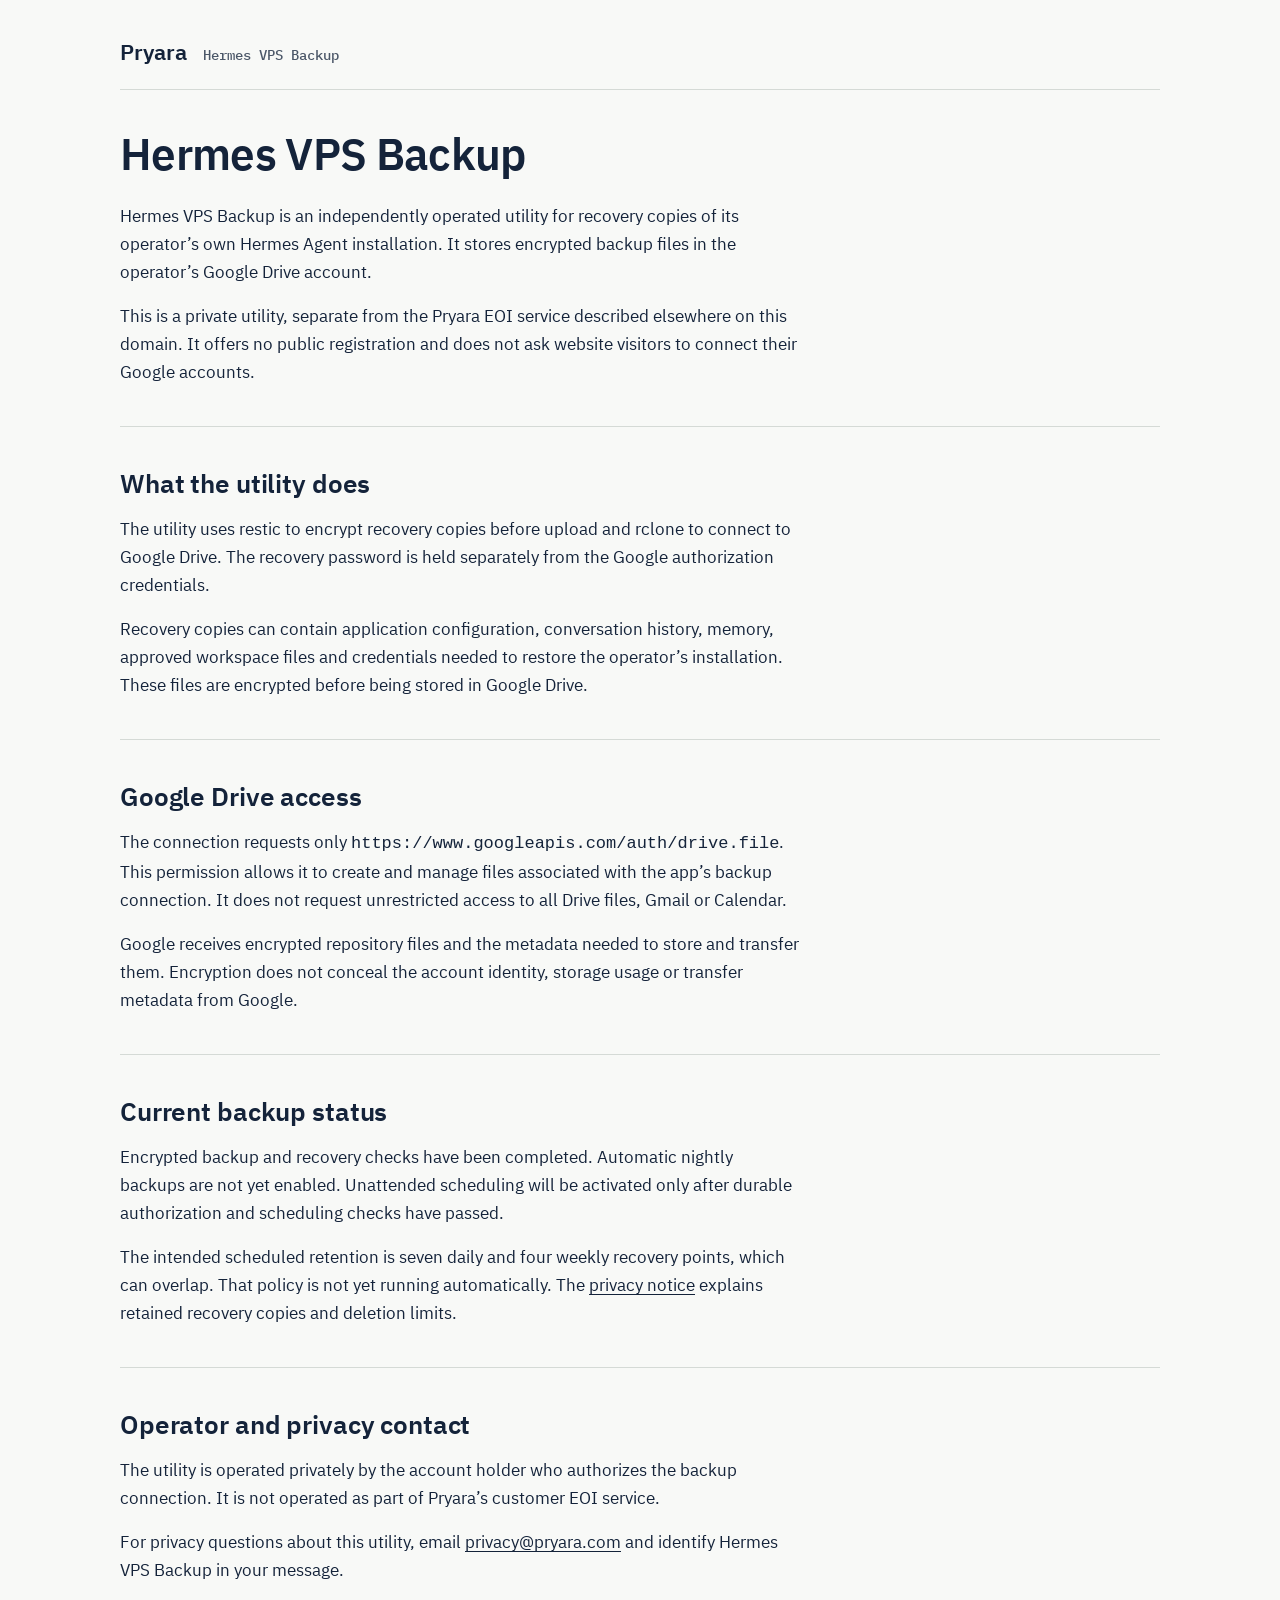
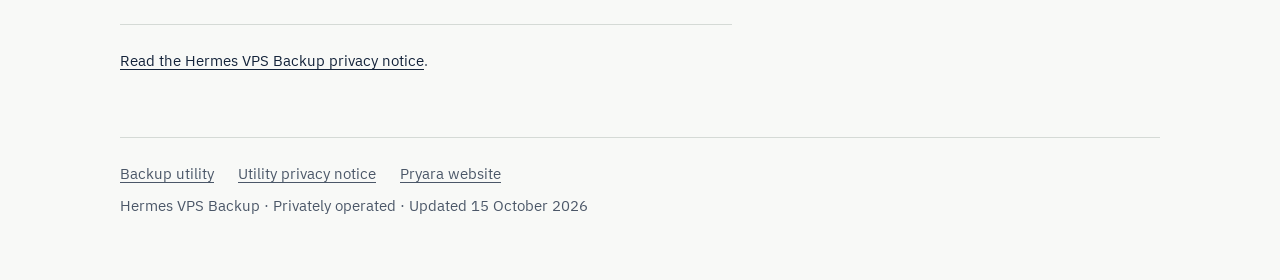
==== hermes-vps-backup/index.html @ 7bf1aba4 "Add Hermes VPS Backup information and privacy pages" ====
<!doctype html>
<html lang="en-GB">
<head>
  <meta charset="utf-8">
  <meta name="viewport" content="width=device-width, initial-scale=1">
  <meta name="description" content="Hermes VPS Backup is a privately operated utility for encrypted recovery copies of its operator's Hermes Agent installation in Google Drive.">
  <meta name="color-scheme" content="light dark">
  <meta name="referrer" content="strict-origin-when-cross-origin">
  <title>Hermes VPS Backup — private encrypted backups</title>
  <link rel="canonical" href="https://pryara.com/hermes-vps-backup/">
  <link rel="icon" href="../favicon.ico" sizes="32x32">
  <link rel="icon" href="../icon.svg" type="image/svg+xml">
  <link rel="apple-touch-icon" href="../apple-touch-icon.png">
  <link rel="preload" href="../fonts/PryaraSans-Regular.woff2" as="font" type="font/woff2" crossorigin>
  <link rel="preload" href="../fonts/PryaraSans-SemiBold.woff2" as="font" type="font/woff2" crossorigin>
  <link rel="stylesheet" href="../style.css">
</head>
<body>
  <a class="skip" href="#main">Skip to content</a>
  <header class="site-header">
    <a class="wordmark" href="../" aria-label="Pryara home">Pryara</a><span class="descriptor">Hermes VPS Backup</span>
  </header>
  <main id="main">
    <h1>Hermes VPS Backup</h1>
    <p>Hermes VPS Backup is an independently operated utility for recovery copies of its operator’s own Hermes Agent installation. It stores encrypted backup files in the operator’s Google Drive account.</p>
    <p>This is a private utility, separate from the Pryara EOI service described elsewhere on this domain. It offers no public registration and does not ask website visitors to connect their Google accounts.</p>

    <h2>What the utility does</h2>
    <p>The utility uses restic to encrypt recovery copies before upload and rclone to connect to Google Drive. The recovery password is held separately from the Google authorization credentials.</p>
    <p>Recovery copies can contain application configuration, conversation history, memory, approved workspace files and credentials needed to restore the operator’s installation. These files are encrypted before being stored in Google Drive.</p>

    <h2>Google Drive access</h2>
    <p>The connection requests only <code>https://www.googleapis.com/auth/drive.file</code>. This permission allows it to create and manage files associated with the app’s backup connection. It does not request unrestricted access to all Drive files, Gmail or Calendar.</p>
    <p>Google receives encrypted repository files and the metadata needed to store and transfer them. Encryption does not conceal the account identity, storage usage or transfer metadata from Google.</p>

    <h2>Current backup status</h2>
    <p>Encrypted backup and recovery checks have been completed. Automatic nightly backups are not yet enabled. Unattended scheduling will be activated only after durable authorization and scheduling checks have passed.</p>
    <p>The intended scheduled retention is seven daily and four weekly recovery points, which can overlap. That policy is not yet running automatically. The <a href="privacy.html">privacy notice</a> explains retained recovery copies and deletion limits.</p>

    <h2>Operator and privacy contact</h2>
    <p>The utility is operated privately by the account holder who authorizes the backup connection. It is not operated as part of Pryara’s customer EOI service.</p>
    <p>For privacy questions about this utility, email <a href="mailto:privacy@pryara.com?subject=Hermes%20VPS%20Backup%20privacy">privacy@pryara.com</a> and identify Hermes VPS Backup in your message.</p>
    <p><a href="privacy.html">Read the Hermes VPS Backup privacy notice</a>.</p>
  </main>
  <footer class="site-footer">
    <nav aria-label="Utility navigation">
      <a href="./" aria-current="page">Backup utility</a>
      <a href="privacy.html">Utility privacy notice</a>
      <a href="../">Pryara website</a>
    </nav>
    <p>Hermes VPS Backup · Privately operated · Updated 15 October 2026</p>
  </footer>
</body>
</html>
---- style.css ----
/* pryara.com: the Pryara design system (company/design/DESIGN.md), evidence ledger. Values = its tokens. */
@font-face { font-family: "Pryara Sans"; src: url("fonts/PryaraSans-Regular.woff2") format("woff2"); font-weight: 400; font-style: normal; font-display: swap; }
@font-face { font-family: "Pryara Sans"; src: url("fonts/PryaraSans-Italic.woff2") format("woff2"); font-weight: 400; font-style: italic; font-display: swap; }
@font-face { font-family: "Pryara Sans"; src: url("fonts/PryaraSans-SemiBold.woff2") format("woff2"); font-weight: 600; font-style: normal; font-display: swap; }
@font-face { font-family: "Pryara Mono"; src: url("fonts/PryaraMono-Regular.woff2") format("woff2"); font-weight: 400; font-style: normal; font-display: swap; }
@font-face { font-family: "Pryara Mono"; src: url("fonts/PryaraMono-Medium.woff2") format("woff2"); font-weight: 500; font-style: normal; font-display: swap; }

:root {
  --paper: #f8f9f7; --sheet: #ffffff; --sunken: #eceeea; --ink: #14233a; --muted: #4b5768;
  --rule: #d5dad6; --edge: #7c8794; --verified: #1b6b47; --verified-tint: #e3f0e8;
  --open: #8a5300; --open-tint: #f7ecda; --alert: #b42318;
  --sans: "Pryara Sans", "IBM Plex Sans", "Segoe UI", Roboto, "Helvetica Neue", Arial, sans-serif;
  --mono: "Pryara Mono", "IBM Plex Mono", Menlo, Consolas, "Liberation Mono", monospace;
  --space-1: 4px; --space-2: 8px; --space-3: 16px; --space-4: 24px; --space-5: 40px; --space-6: 64px;
  --measure-text: 68ch; --measure-page: 1040px;
  color-scheme: light;
}
@media (prefers-color-scheme: dark) {
  :root:not([data-theme="light"]) {
    --paper: #0e1621; --sheet: #152030; --sunken: #1b2738; --ink: #e7ecf1; --muted: #a5b1bf;
    --rule: #2a3749; --edge: #6f7d8e; --verified: #62c394; --verified-tint: #173828;
    --open: #e2ad55; --open-tint: #3a2c14; --alert: #f2877d; color-scheme: dark;
  }
}
:root[data-theme="dark"] {
  --paper: #0e1621; --sheet: #152030; --sunken: #1b2738; --ink: #e7ecf1; --muted: #a5b1bf;
  --rule: #2a3749; --edge: #6f7d8e; --verified: #62c394; --verified-tint: #173828;
  --open: #e2ad55; --open-tint: #3a2c14; --alert: #f2877d; color-scheme: dark;
}

*, *::before, *::after { box-sizing: border-box; }
html { -webkit-text-size-adjust: 100%; text-size-adjust: 100%; }
body {
  margin: 0; background: var(--paper); color: var(--ink);
  font: 400 17px/28px var(--sans); font-kerning: normal;
  padding-inline: var(--space-3);
}
.site-header, main, .site-footer { max-width: var(--measure-page); margin-inline: auto; }

/* header: the wordmark is plain type, no mark */
.site-header { display: flex; align-items: baseline; gap: var(--space-3); padding-block: var(--space-5) var(--space-4); border-bottom: 1px solid var(--rule); }
.wordmark { font: 600 22px/24px var(--sans); letter-spacing: -0.01em; color: var(--ink); text-decoration: none; }
.descriptor { font: 500 14px/20px var(--mono); color: var(--muted); }

main { padding-block: var(--space-5) var(--space-6); }
main > * { max-width: var(--measure-text); }
main > .table-wrap, main > .synthetic, main > .founder { max-width: none; }
p, ul, ol, blockquote, figure { margin: 0; }
main > * + * { margin-top: var(--space-3); }

h1, h2, h3 { color: var(--ink); text-wrap: balance; margin: 0; }
h1 { font: 600 32px/36px var(--sans); letter-spacing: -0.015em; max-width: 22ch; }   /* mobile first: display-narrow */
h1 + * { margin-top: var(--space-4); }
h2 { font: 600 26px/32px var(--sans); letter-spacing: -0.005em; padding-top: var(--space-5); border-top: 1px solid var(--rule); }
main > * + h2 { margin-top: var(--space-5); }
h2 + * { margin-top: var(--space-3); }
h3 { font: 600 19px/26px var(--sans); }
main > * + h3 { margin-top: var(--space-4); }

strong { font-weight: 600; }
em { font-style: italic; }
ul, ol { padding-left: 1.4em; }
li + li { margin-top: var(--space-2); }
li::marker { color: var(--muted); font-variant-numeric: tabular-nums; }

/* last paragraph of each page = the trading-name line, in italics */
main > p:last-child { color: var(--muted); font-size: 15px; line-height: 24px; border-top: 1px solid var(--rule); padding-top: var(--space-4); margin-top: var(--space-5); }
main > p:last-child em { font-style: normal; }

a { color: var(--ink); text-decoration: underline; text-decoration-thickness: 1px; text-underline-offset: 3px; }
a:hover { text-decoration-color: var(--verified); text-decoration-thickness: 2px; }
:focus-visible { outline: 2px solid var(--verified); outline-offset: 2px; }
.skip { position: absolute; left: -9999px; }
.skip:focus { left: var(--space-3); top: var(--space-3); background: var(--sheet); padding: var(--space-2) var(--space-3); border: 1px solid var(--edge); border-radius: 2px; }

/* the ledger table */
.table-wrap { overflow-x: auto; border: 1px solid var(--rule); background: var(--sheet); }
table { border-collapse: collapse; width: 100%; min-width: 640px; font-size: 15px; line-height: 24px; font-variant-numeric: tabular-nums; }
th { background: var(--sunken); text-align: left; vertical-align: bottom; font: 600 12px/16px var(--sans); letter-spacing: 0.08em; text-transform: uppercase; }
th, td { padding: var(--space-2) var(--space-3); border-bottom: 1px solid var(--rule); }
td { vertical-align: top; }
tr:last-child td { border-bottom: 0; }
td:first-child { font: 500 14px/24px var(--mono); white-space: nowrap; }
.status { display: inline-block; border-radius: 2px; padding: 2px var(--space-2); font: 600 12px/16px var(--sans); letter-spacing: 0.08em; text-transform: uppercase; white-space: nowrap; }
.status-open { color: var(--open); background: var(--open-tint); }

/* quoted EOI text and the synthetic banner */
blockquote { background: var(--sunken); border-radius: 4px; padding: var(--space-3) var(--space-4); }
blockquote > * + * { margin-top: var(--space-3); }
.synthetic { border: 1px solid var(--alert); background: var(--sheet); padding: var(--space-3) var(--space-4); }
.synthetic strong:first-child { color: var(--alert); }

/* PRY-419: action band (buttons), synthetic-sample label, founder block */
.actions { display: flex; flex-wrap: wrap; gap: var(--space-3); }
main > .actions { margin-top: var(--space-4); }
.btn { display: block; width: 100%; text-align: center; border-radius: 2px; padding: 12px 20px; font: 600 17px/24px var(--sans); text-decoration: none; border: 1px solid var(--ink); min-height: 48px; }
.btn-primary { background: var(--ink); color: var(--paper); }
.btn-secondary { background: var(--sheet); color: var(--ink); border-color: var(--edge); }
.btn:hover { text-decoration: underline; text-decoration-color: var(--verified); text-decoration-thickness: 2px; text-underline-offset: 4px; }
.actions + p { color: var(--muted); font-size: 15px; line-height: 24px; margin-top: var(--space-2); }
.synthetic-label strong:first-child { color: var(--alert); font: 600 12px/16px var(--sans); letter-spacing: 0.08em; text-transform: uppercase; }
.founder { display: flex; flex-direction: column; gap: var(--space-4); align-items: flex-start; max-width: none; }
.founder picture { flex: none; }
.founder img { display: block; width: 160px; height: 200px; object-fit: cover; border: 1px solid var(--rule); background: var(--sunken); }
.founder-text { max-width: var(--measure-text); }
/* wider screens add to the phone layout (mobile first, founder 10-10) */
@media (min-width: 601px) {
  h1 { font-size: 44px; line-height: 48px; }
  .btn { display: inline-block; width: auto; }
  .founder { flex-direction: row; }
  .founder img { width: 200px; height: 250px; }
}
/* phones only: ledger tables stack their rows instead of scrolling (mobile first, founder 10-10) */
@media (max-width: 600px) {
  .stack { overflow: visible; }
  .stack table { min-width: 0; }
  .stack thead { position: absolute; width: 1px; height: 1px; overflow: hidden; clip-path: inset(50%); }
  .stack tr { display: grid; grid-template-columns: auto 1fr; gap: var(--space-1) var(--space-3); padding: var(--space-3); border-bottom: 1px solid var(--rule); }
  .stack tr:last-child { border-bottom: 0; }
  .stack td { display: block; padding: 0; border: 0; }
  .stack td:first-child { grid-column: 1; }
  .stack td:last-child { grid-column: 2; grid-row: 1; justify-self: end; }
  .stack td:not(:first-child):not(:last-child) { grid-column: 1 / -1; }
  .stack td:not(:first-child):not(:last-child)::before { content: attr(data-label); display: block; color: var(--muted); font: 600 12px/16px var(--sans); letter-spacing: 0.08em; text-transform: uppercase; margin-top: var(--space-2); }
}

.site-footer { border-top: 1px solid var(--rule); padding-block: var(--space-4) var(--space-6); color: var(--muted); font-size: 15px; line-height: 24px; }
.site-footer nav { display: flex; flex-wrap: wrap; gap: var(--space-2) var(--space-4); margin-bottom: var(--space-2); }
.site-footer p { margin: 0; }
.site-footer a { color: var(--muted); }

@media print {
  body { background: #fff; color: #000; }
  .skip, .site-footer nav { display: none; }
}
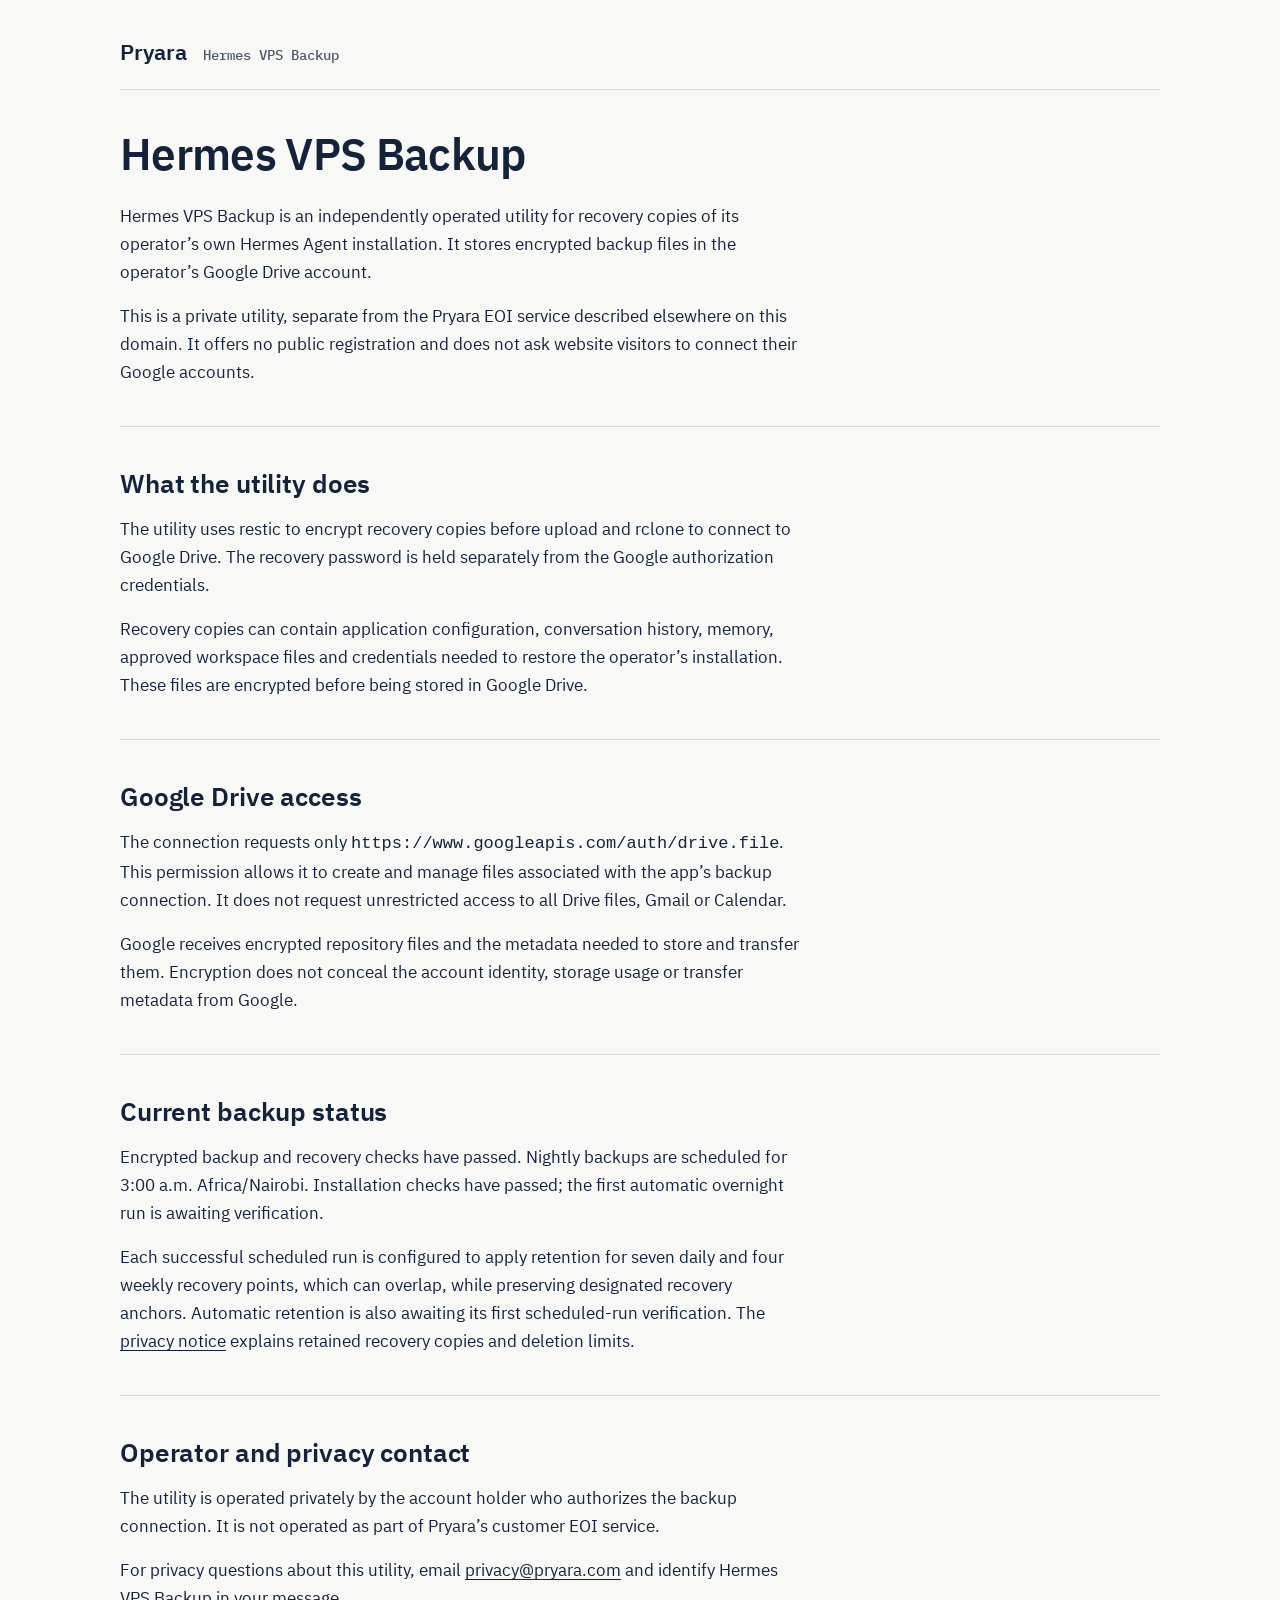
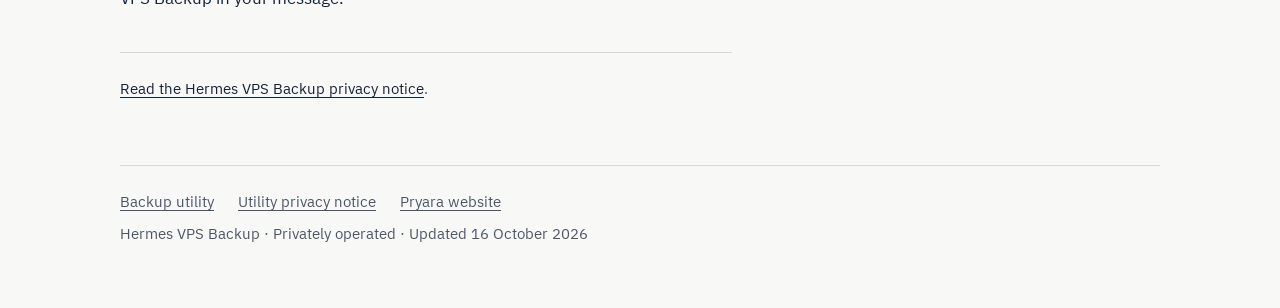
==== commit 00108eaf: "Update Hermes backup pages for enabled nightly schedule" ====
--- a/hermes-vps-backup/index.html
+++ b/hermes-vps-backup/index.html
@@ -34,8 +34,8 @@
     <p>Google receives encrypted repository files and the metadata needed to store and transfer them. Encryption does not conceal the account identity, storage usage or transfer metadata from Google.</p>
 
     <h2>Current backup status</h2>
-    <p>Encrypted backup and recovery checks have been completed. Automatic nightly backups are not yet enabled. Unattended scheduling will be activated only after durable authorization and scheduling checks have passed.</p>
-    <p>The intended scheduled retention is seven daily and four weekly recovery points, which can overlap. That policy is not yet running automatically. The <a href="privacy.html">privacy notice</a> explains retained recovery copies and deletion limits.</p>
+    <p>Encrypted backup and recovery checks have passed. Nightly backups are scheduled for 3:00 a.m. Africa/Nairobi. Installation checks have passed; the first automatic overnight run is awaiting verification.</p>
+    <p>Each successful scheduled run is configured to apply retention for seven daily and four weekly recovery points, which can overlap, while preserving designated recovery anchors. Automatic retention is also awaiting its first scheduled-run verification. The <a href="privacy.html">privacy notice</a> explains retained recovery copies and deletion limits.</p>
 
     <h2>Operator and privacy contact</h2>
     <p>The utility is operated privately by the account holder who authorizes the backup connection. It is not operated as part of Pryara’s customer EOI service.</p>
@@ -48,7 +48,7 @@
       <a href="privacy.html">Utility privacy notice</a>
       <a href="../">Pryara website</a>
     </nav>
-    <p>Hermes VPS Backup · Privately operated · Updated 15 October 2026</p>
+    <p>Hermes VPS Backup · Privately operated · Updated 16 October 2026</p>
   </footer>
 </body>
 </html>
